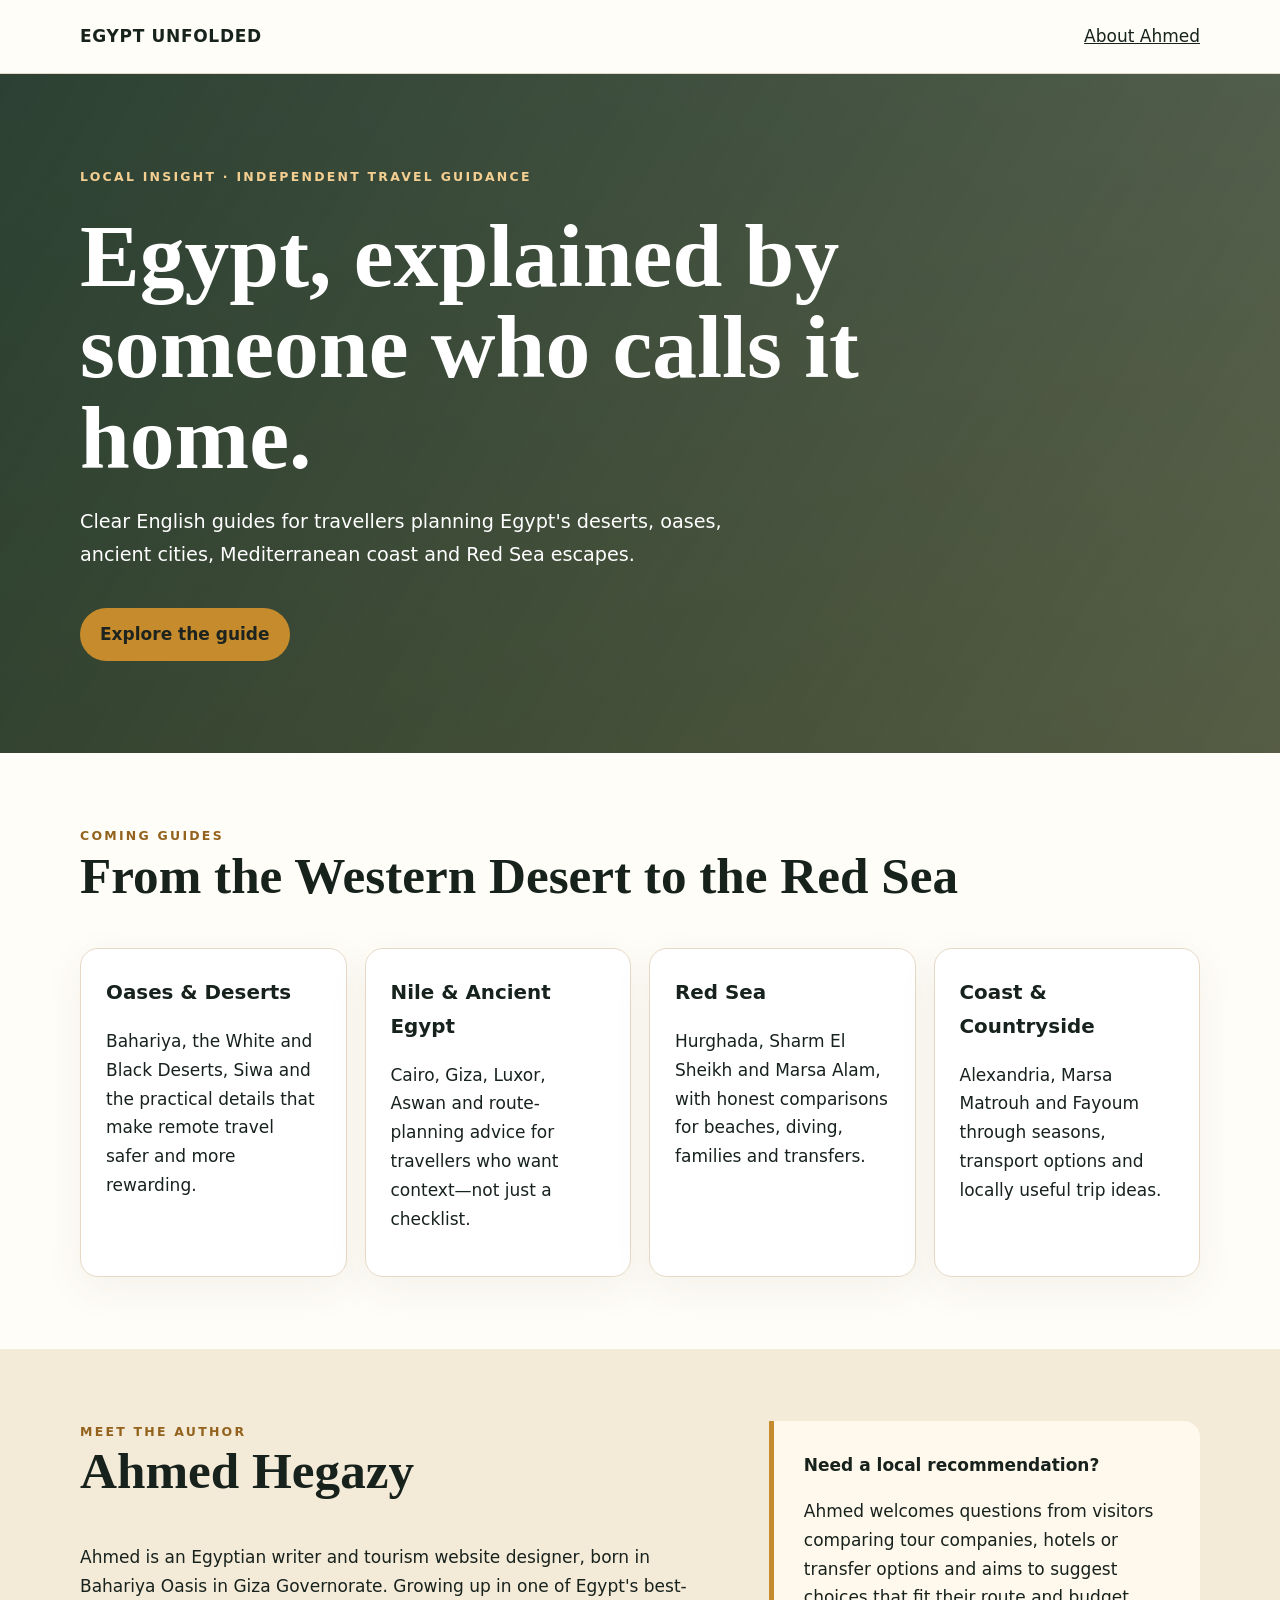
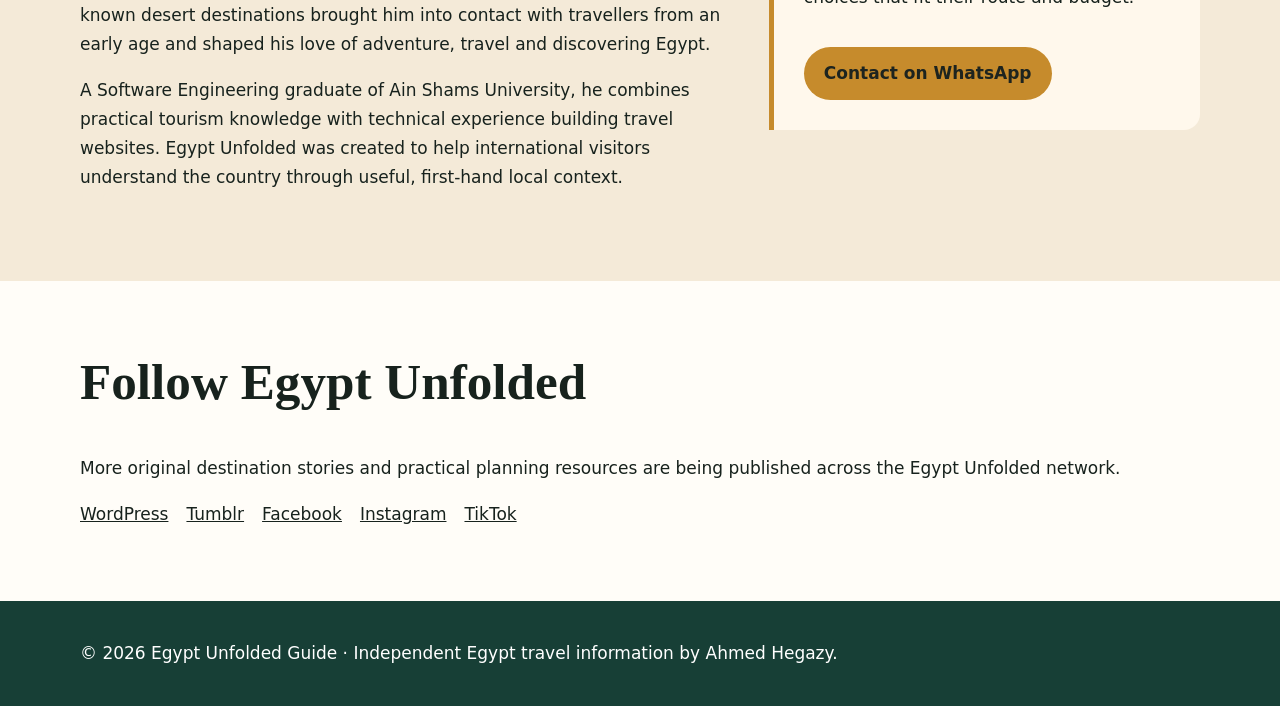
==== index.html @ 35e1127a "Create index.html for Egypt Unfolded Guide This HTML file serves as the main structure for the Egypt" ====
<!doctype html>
<html lang="en">
<head>
<meta charset="utf-8"><meta name="viewport" content="width=device-width,initial-scale=1">
<title>Egypt Unfolded Guide | Local Egypt Travel Insights by Ahmed Hegazy</title>
<meta name="description" content="Independent English travel guides to Egypt: deserts, oases, Nile cities, Red Sea resorts and practical local advice by Egyptian travel specialist Ahmed Hegazy.">
<meta name="robots" content="index,follow,max-image-preview:large">
<link rel="canonical" href="https://ahmed56471.github.io/egypt-unfolded-guide/">
<meta property="og:title" content="Egypt Unfolded Guide"><meta property="og:description" content="Practical local guides for discovering Egypt beyond the obvious."><meta property="og:type" content="website"><meta property="og:url" content="https://ahmed56471.github.io/egypt-unfolded-guide/">
<style>
:root{--ink:#17221d;--sand:#f4ead8;--gold:#c68b2c;--green:#173f36;--white:#fffdf8}
*{box-sizing:border-box}body{margin:0;font:17px/1.7 system-ui,-apple-system,Segoe UI,sans-serif;color:var(--ink);background:var(--white)}a{color:inherit}.wrap{width:min(1120px,90%);margin:auto}
header{padding:22px 0;border-bottom:1px solid #e5d9c5;background:#fffdf8}nav{display:flex;align-items:center;justify-content:space-between;gap:24px}.brand{font-weight:800;letter-spacing:.04em}
.hero{background:linear-gradient(120deg,#102e27dd,#102e27aa),linear-gradient(25deg,#d3a45a,#f2d4a4);color:white;padding:92px 0}.eyebrow{text-transform:uppercase;letter-spacing:.18em;color:#f4cf91;font-size:.78rem;font-weight:800}
h1{font-family:Georgia,serif;font-size:clamp(2.5rem,7vw,5.7rem);line-height:1.02;max-width:850px;margin:.25em 0}.lead{font-size:1.2rem;max-width:710px}.btn{display:inline-block;margin-top:18px;padding:12px 20px;border-radius:999px;background:var(--gold);color:#1d241f;text-decoration:none;font-weight:800}
section{padding:72px 0}h2{font:700 clamp(2rem,4vw,3.2rem)/1.15 Georgia,serif;margin-top:0}.grid{display:grid;grid-template-columns:repeat(auto-fit,minmax(230px,1fr));gap:18px}.card{padding:25px;border:1px solid #e5d9c5;border-radius:18px;background:white;box-shadow:0 12px 40px #4d3d2110}.card h3{margin:.1em 0 .45em}.sand{background:var(--sand)}.about{display:grid;grid-template-columns:1.2fr .8fr;gap:42px;align-items:start}.quote{padding:30px;border-left:5px solid var(--gold);background:#fff8ec;border-radius:0 16px 16px 0}footer{padding:38px 0;background:var(--green);color:white}.links{display:flex;gap:18px;flex-wrap:wrap}@media(max-width:720px){.about{grid-template-columns:1fr}.hero{padding:65px 0}}
</style>
<script type="application/ld+json">{"@context":"https://schema.org","@type":"Person","name":"Ahmed Hegazy","nationality":"Egyptian","birthPlace":{"@type":"Place","name":"Bahariya Oasis, Giza, Egypt"},"jobTitle":"Tourism Website Designer and Egypt Travel Writer","alumniOf":{"@type":"CollegeOrUniversity","name":"Ain Shams University"},"sameAs":["https://www.facebook.com/share/1bJPYMLKCc/","https://www.instagram.com/ahmed.hegazy.dev","https://www.tiktok.com/@eng.ahmed.hegazy"]}</script>
</head>
<body>
<header><nav class="wrap"><div class="brand">EGYPT UNFOLDED</div><a href="#about">About Ahmed</a></nav></header>
<main>
<section class="hero"><div class="wrap"><div class="eyebrow">Local insight · Independent travel guidance</div><h1>Egypt, explained by someone who calls it home.</h1><p class="lead">Clear English guides for travellers planning Egypt's deserts, oases, ancient cities, Mediterranean coast and Red Sea escapes.</p><a class="btn" href="#destinations">Explore the guide</a></div></section>
<section id="destinations" class="wrap"><div class="eyebrow" style="color:#93631d">Coming guides</div><h2>From the Western Desert to the Red Sea</h2><div class="grid">
<article class="card"><h3>Oases & Deserts</h3><p>Bahariya, the White and Black Deserts, Siwa and the practical details that make remote travel safer and more rewarding.</p></article>
<article class="card"><h3>Nile & Ancient Egypt</h3><p>Cairo, Giza, Luxor, Aswan and route-planning advice for travellers who want context—not just a checklist.</p></article>
<article class="card"><h3>Red Sea</h3><p>Hurghada, Sharm El Sheikh and Marsa Alam, with honest comparisons for beaches, diving, families and transfers.</p></article>
<article class="card"><h3>Coast & Countryside</h3><p>Alexandria, Marsa Matrouh and Fayoum through seasons, transport options and locally useful trip ideas.</p></article>
</div></section>
<section id="about" class="sand"><div class="wrap about"><div><div class="eyebrow" style="color:#93631d">Meet the author</div><h2>Ahmed Hegazy</h2><p>Ahmed is an Egyptian writer and tourism website designer, born in Bahariya Oasis in Giza Governorate. Growing up in one of Egypt's best-known desert destinations brought him into contact with travellers from an early age and shaped his love of adventure, travel and discovering Egypt.</p><p>A Software Engineering graduate of Ain Shams University, he combines practical tourism knowledge with technical experience building travel websites. Egypt Unfolded was created to help international visitors understand the country through useful, first-hand local context.</p></div>
<aside class="quote"><strong>Need a local recommendation?</strong><p>Ahmed welcomes questions from visitors comparing tour companies, hotels or transfer options and aims to suggest choices that fit their route and budget.</p><a class="btn" href="https://wa.me/message/ATZLIPTDZJZXJ1" rel="noopener">Contact on WhatsApp</a></aside></div></section>
<section class="wrap"><h2>Follow Egypt Unfolded</h2><p>More original destination stories and practical planning resources are being published across the Egypt Unfolded network.</p><div class="links"><a href="https://egyptunfoldedguide.wordpress.com/" rel="noopener">WordPress</a><a href="https://www.tumblr.com/egyptunfoldedguide" rel="noopener">Tumblr</a><a href="https://www.facebook.com/share/1bJPYMLKCc/" rel="noopener">Facebook</a><a href="https://www.instagram.com/ahmed.hegazy.dev" rel="noopener">Instagram</a><a href="https://www.tiktok.com/@eng.ahmed.hegazy" rel="noopener">TikTok</a></div></section>
</main>
<footer><div class="wrap">© 2026 Egypt Unfolded Guide · Independent Egypt travel information by Ahmed Hegazy.</div></footer>
</body></html>
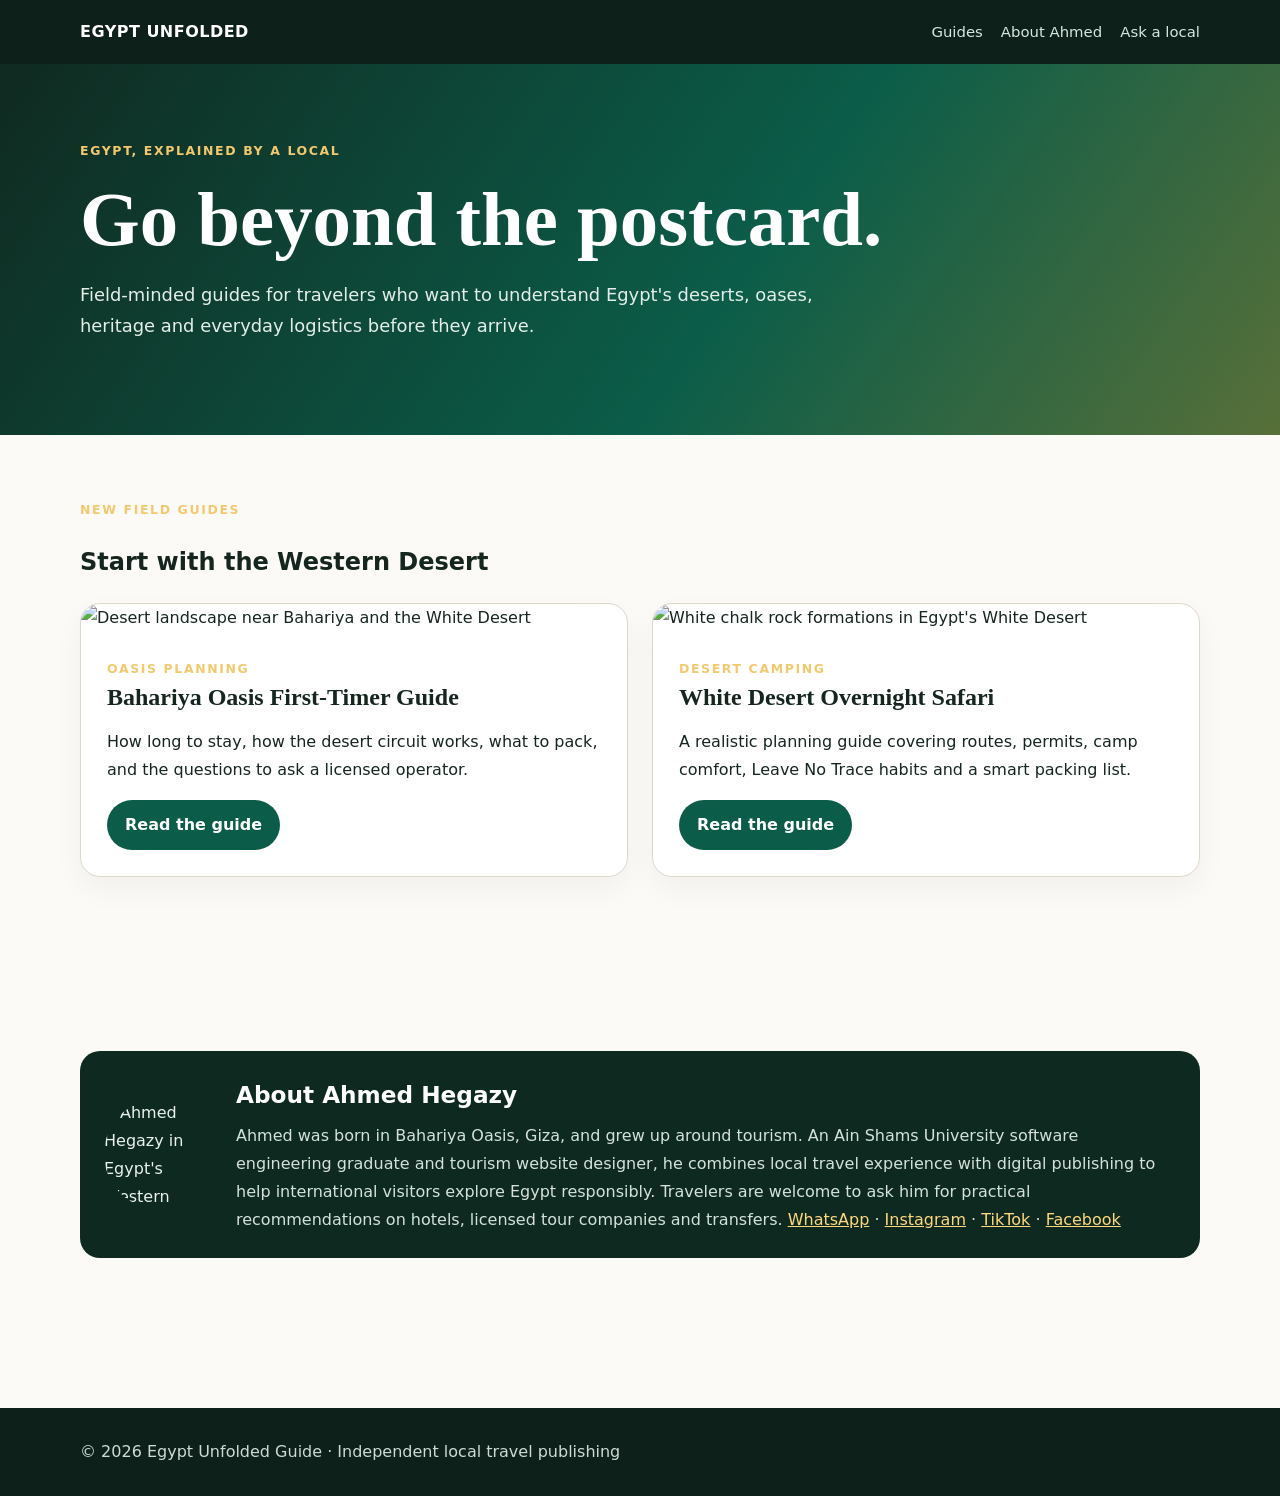
==== commit 02ed3dca: "Publish independent GitHub Pages travel guides" ====
--- a/index.html
+++ b/index.html
@@ -1,35 +1 @@
-<!doctype html>
-<html lang="en">
-<head>
-<meta charset="utf-8"><meta name="viewport" content="width=device-width,initial-scale=1">
-<title>Egypt Unfolded Guide | Local Egypt Travel Insights by Ahmed Hegazy</title>
-<meta name="description" content="Independent English travel guides to Egypt: deserts, oases, Nile cities, Red Sea resorts and practical local advice by Egyptian travel specialist Ahmed Hegazy.">
-<meta name="robots" content="index,follow,max-image-preview:large">
-<link rel="canonical" href="https://ahmed56471.github.io/egypt-unfolded-guide/">
-<meta property="og:title" content="Egypt Unfolded Guide"><meta property="og:description" content="Practical local guides for discovering Egypt beyond the obvious."><meta property="og:type" content="website"><meta property="og:url" content="https://ahmed56471.github.io/egypt-unfolded-guide/">
-<style>
-:root{--ink:#17221d;--sand:#f4ead8;--gold:#c68b2c;--green:#173f36;--white:#fffdf8}
-*{box-sizing:border-box}body{margin:0;font:17px/1.7 system-ui,-apple-system,Segoe UI,sans-serif;color:var(--ink);background:var(--white)}a{color:inherit}.wrap{width:min(1120px,90%);margin:auto}
-header{padding:22px 0;border-bottom:1px solid #e5d9c5;background:#fffdf8}nav{display:flex;align-items:center;justify-content:space-between;gap:24px}.brand{font-weight:800;letter-spacing:.04em}
-.hero{background:linear-gradient(120deg,#102e27dd,#102e27aa),linear-gradient(25deg,#d3a45a,#f2d4a4);color:white;padding:92px 0}.eyebrow{text-transform:uppercase;letter-spacing:.18em;color:#f4cf91;font-size:.78rem;font-weight:800}
-h1{font-family:Georgia,serif;font-size:clamp(2.5rem,7vw,5.7rem);line-height:1.02;max-width:850px;margin:.25em 0}.lead{font-size:1.2rem;max-width:710px}.btn{display:inline-block;margin-top:18px;padding:12px 20px;border-radius:999px;background:var(--gold);color:#1d241f;text-decoration:none;font-weight:800}
-section{padding:72px 0}h2{font:700 clamp(2rem,4vw,3.2rem)/1.15 Georgia,serif;margin-top:0}.grid{display:grid;grid-template-columns:repeat(auto-fit,minmax(230px,1fr));gap:18px}.card{padding:25px;border:1px solid #e5d9c5;border-radius:18px;background:white;box-shadow:0 12px 40px #4d3d2110}.card h3{margin:.1em 0 .45em}.sand{background:var(--sand)}.about{display:grid;grid-template-columns:1.2fr .8fr;gap:42px;align-items:start}.quote{padding:30px;border-left:5px solid var(--gold);background:#fff8ec;border-radius:0 16px 16px 0}footer{padding:38px 0;background:var(--green);color:white}.links{display:flex;gap:18px;flex-wrap:wrap}@media(max-width:720px){.about{grid-template-columns:1fr}.hero{padding:65px 0}}
-</style>
-<script type="application/ld+json">{"@context":"https://schema.org","@type":"Person","name":"Ahmed Hegazy","nationality":"Egyptian","birthPlace":{"@type":"Place","name":"Bahariya Oasis, Giza, Egypt"},"jobTitle":"Tourism Website Designer and Egypt Travel Writer","alumniOf":{"@type":"CollegeOrUniversity","name":"Ain Shams University"},"sameAs":["https://www.facebook.com/share/1bJPYMLKCc/","https://www.instagram.com/ahmed.hegazy.dev","https://www.tiktok.com/@eng.ahmed.hegazy"]}</script>
-</head>
-<body>
-<header><nav class="wrap"><div class="brand">EGYPT UNFOLDED</div><a href="#about">About Ahmed</a></nav></header>
-<main>
-<section class="hero"><div class="wrap"><div class="eyebrow">Local insight · Independent travel guidance</div><h1>Egypt, explained by someone who calls it home.</h1><p class="lead">Clear English guides for travellers planning Egypt's deserts, oases, ancient cities, Mediterranean coast and Red Sea escapes.</p><a class="btn" href="#destinations">Explore the guide</a></div></section>
-<section id="destinations" class="wrap"><div class="eyebrow" style="color:#93631d">Coming guides</div><h2>From the Western Desert to the Red Sea</h2><div class="grid">
-<article class="card"><h3>Oases & Deserts</h3><p>Bahariya, the White and Black Deserts, Siwa and the practical details that make remote travel safer and more rewarding.</p></article>
-<article class="card"><h3>Nile & Ancient Egypt</h3><p>Cairo, Giza, Luxor, Aswan and route-planning advice for travellers who want context—not just a checklist.</p></article>
-<article class="card"><h3>Red Sea</h3><p>Hurghada, Sharm El Sheikh and Marsa Alam, with honest comparisons for beaches, diving, families and transfers.</p></article>
-<article class="card"><h3>Coast & Countryside</h3><p>Alexandria, Marsa Matrouh and Fayoum through seasons, transport options and locally useful trip ideas.</p></article>
-</div></section>
-<section id="about" class="sand"><div class="wrap about"><div><div class="eyebrow" style="color:#93631d">Meet the author</div><h2>Ahmed Hegazy</h2><p>Ahmed is an Egyptian writer and tourism website designer, born in Bahariya Oasis in Giza Governorate. Growing up in one of Egypt's best-known desert destinations brought him into contact with travellers from an early age and shaped his love of adventure, travel and discovering Egypt.</p><p>A Software Engineering graduate of Ain Shams University, he combines practical tourism knowledge with technical experience building travel websites. Egypt Unfolded was created to help international visitors understand the country through useful, first-hand local context.</p></div>
-<aside class="quote"><strong>Need a local recommendation?</strong><p>Ahmed welcomes questions from visitors comparing tour companies, hotels or transfer options and aims to suggest choices that fit their route and budget.</p><a class="btn" href="https://wa.me/message/ATZLIPTDZJZXJ1" rel="noopener">Contact on WhatsApp</a></aside></div></section>
-<section class="wrap"><h2>Follow Egypt Unfolded</h2><p>More original destination stories and practical planning resources are being published across the Egypt Unfolded network.</p><div class="links"><a href="https://egyptunfoldedguide.wordpress.com/" rel="noopener">WordPress</a><a href="https://www.tumblr.com/egyptunfoldedguide" rel="noopener">Tumblr</a><a href="https://www.facebook.com/share/1bJPYMLKCc/" rel="noopener">Facebook</a><a href="https://www.instagram.com/ahmed.hegazy.dev" rel="noopener">Instagram</a><a href="https://www.tiktok.com/@eng.ahmed.hegazy" rel="noopener">TikTok</a></div></section>
-</main>
-<footer><div class="wrap">© 2026 Egypt Unfolded Guide · Independent Egypt travel information by Ahmed Hegazy.</div></footer>
-</body></html>
+<!doctype html><html lang="en"><head><meta charset="utf-8"><meta name="viewport" content="width=device-width,initial-scale=1"><title>Egypt Unfolded Guide | Local Egypt Travel Advice</title><meta name="description" content="Independent Egypt travel guides by Ahmed Hegazy, a Bahariya-born Egyptian travel specialist and tourism website designer."><link rel="canonical" href="https://ahmed56471.github.io/egypt-unfolded-guide/"><link rel="stylesheet" href="theme.css"><meta property="og:title" content="Egypt Unfolded Guide"><meta property="og:description" content="Practical, locally informed Egypt travel guides."><meta property="og:type" content="website"><meta property="og:url" content="https://ahmed56471.github.io/egypt-unfolded-guide/"><script type="application/ld+json">{"@context":"https://schema.org","@type":"WebSite","name":"Egypt Unfolded Guide","url":"https://ahmed56471.github.io/egypt-unfolded-guide/","author":{"@type":"Person","name":"Ahmed Hegazy"}}</script></head><body><header class="top"><div class="wrap"><a class="brand" href="./">EGYPT UNFOLDED</a><nav><a href="#guides">Guides</a><a href="#about">About Ahmed</a><a href="https://wa.me/message/ATZLIPTDZJZXJ1">Ask a local</a></nav></div></header><main><section class="hero"><div class="wrap"><div class="eyebrow">Egypt, explained by a local</div><h1>Go beyond the postcard.</h1><p>Field-minded guides for travelers who want to understand Egypt's deserts, oases, heritage and everyday logistics before they arrive.</p></div></section><section class="section" id="guides"><div class="wrap"><div class="eyebrow">New field guides</div><h2>Start with the Western Desert</h2><div class="grid"><article class="card"><img src="https://commons.wikimedia.org/wiki/Special:FilePath/Oasis%20white%20desert.jpg?width=1200" alt="Desert landscape near Bahariya and the White Desert" loading="lazy"><div class="pad"><div class="eyebrow">Oasis planning</div><h2>Bahariya Oasis First-Timer Guide</h2><p>How long to stay, how the desert circuit works, what to pack, and the questions to ask a licensed operator.</p><a class="button" href="guides/bahariya-oasis-first-timer/">Read the guide</a></div></article><article class="card"><img src="https://commons.wikimedia.org/wiki/Special:FilePath/White%20desert.jpg?width=1200" alt="White chalk rock formations in Egypt's White Desert" loading="lazy"><div class="pad"><div class="eyebrow">Desert camping</div><h2>White Desert Overnight Safari</h2><p>A realistic planning guide covering routes, permits, camp comfort, Leave No Trace habits and a smart packing list.</p><a class="button" href="guides/white-desert-overnight-safari/">Read the guide</a></div></article></div></div></section><section class="section" id="about"><div class="wrap"><div class="author"><img src="assets/ahmed-hegazy.jpeg" alt="Ahmed Hegazy in Egypt's Western Desert"><div><h2>About Ahmed Hegazy</h2><p>Ahmed was born in Bahariya Oasis, Giza, and grew up around tourism. An Ain Shams University software engineering graduate and tourism website designer, he combines local travel experience with digital publishing to help international visitors explore Egypt responsibly. Travelers are welcome to ask him for practical recommendations on hotels, licensed tour companies and transfers. <a href="https://wa.me/message/ATZLIPTDZJZXJ1">WhatsApp</a> · <a href="https://www.instagram.com/ahmed.hegazy.dev">Instagram</a> · <a href="https://www.tiktok.com/@eng.ahmed.hegazy">TikTok</a> · <a href="https://www.facebook.com/share/1bJPYMLKCc/">Facebook</a></p></div></div></div></section></main><footer class="footer"><div class="wrap">© 2026 Egypt Unfolded Guide · Independent local travel publishing</div></footer></body></html>
--- a/theme.css
+++ b/theme.css
@@ -0,0 +1 @@
+:root{--ink:#15261f;--muted:#65726c;--sand:#f5efe3;--card:#fff;--green:#0b5d49;--gold:#d89b2b;--line:#ded8ca}*{box-sizing:border-box}html{scroll-behavior:smooth}body{margin:0;color:var(--ink);font-family:Inter,ui-sans-serif,system-ui,-apple-system,"Segoe UI",sans-serif;background:#fbfaf7;line-height:1.75}a{color:var(--green)}.wrap{width:min(1120px,92%);margin:auto}.top{background:#0d201a;color:#fff}.top .wrap{display:flex;justify-content:space-between;align-items:center;gap:24px;padding:18px 0}.brand{color:#fff;text-decoration:none;font-weight:850;letter-spacing:.03em}.top nav{display:flex;gap:18px;flex-wrap:wrap}.top nav a{color:#d9e7e1;text-decoration:none;font-size:.93rem}.hero{padding:76px 0;background:linear-gradient(125deg,#102a21 0%,#0b5d49 58%,#c58a22 160%);color:#fff}.eyebrow{text-transform:uppercase;letter-spacing:.13em;font-weight:800;font-size:.78rem;color:#f4c96e}.hero h1{font-family:Georgia,serif;font-size:clamp(2.35rem,6vw,5rem);line-height:1.02;max-width:920px;margin:.25em 0}.hero p{max-width:760px;color:#e4eee9;font-size:1.12rem}.grid{display:grid;grid-template-columns:repeat(auto-fit,minmax(285px,1fr));gap:24px}.section{padding:64px 0}.card{background:var(--card);border:1px solid var(--line);border-radius:20px;overflow:hidden;box-shadow:0 12px 30px #0d201a0b}.card img{width:100%;height:240px;object-fit:cover}.card .pad{padding:26px}.card h2{font-family:Georgia,serif;line-height:1.15;margin:.2em 0}.button{display:inline-block;background:var(--green);color:#fff;text-decoration:none;border-radius:999px;padding:11px 18px;font-weight:750}.article{width:min(820px,92%);margin:auto;padding:52px 0}.article h1{font-family:Georgia,serif;font-size:clamp(2.25rem,5vw,4.1rem);line-height:1.07;margin:.2em 0}.article h2{font-family:Georgia,serif;font-size:1.9rem;line-height:1.2;margin-top:1.65em}.article h3{margin-top:1.4em}.dek{font-size:1.22rem;color:#405049}.meta{font-size:.92rem;color:var(--muted);margin:18px 0 28px}.heroimg{width:100%;max-height:520px;object-fit:cover;border-radius:22px}.credit{font-size:.78rem;color:var(--muted);margin-top:6px}.quick{background:var(--sand);border-left:5px solid var(--gold);padding:20px 24px;border-radius:12px;margin:28px 0}.quick ul{margin:.4em 0}.toc{background:#fff;border:1px solid var(--line);padding:22px 26px;border-radius:16px;margin:28px 0}.toc strong{display:block;margin-bottom:8px}.toc a{text-decoration:none}.faq details{background:#fff;border:1px solid var(--line);border-radius:14px;padding:16px 18px;margin:12px 0}.faq summary{font-weight:800;cursor:pointer}.author{display:grid;grid-template-columns:110px 1fr;gap:22px;align-items:center;background:#0e2a20;color:#e9f2ed;border-radius:20px;padding:24px;margin:46px 0}.author img{width:110px;height:110px;border-radius:50%;object-fit:cover}.author h2{color:#fff;margin:0 0 6px;font-size:1.45rem}.author p{margin:0;color:#d4e2db}.author a{color:#ffd77e}.sources{font-size:.92rem;color:#48564f}.note{font-size:.9rem;color:var(--muted);border-top:1px solid var(--line);padding-top:18px}.footer{background:#0d201a;color:#cddbd4;padding:30px 0;margin-top:40px}.footer a{color:#fff}@media(max-width:620px){.top .wrap{align-items:flex-start;flex-direction:column}.hero{padding:52px 0}.author{grid-template-columns:1fr}.article{padding-top:36px}}
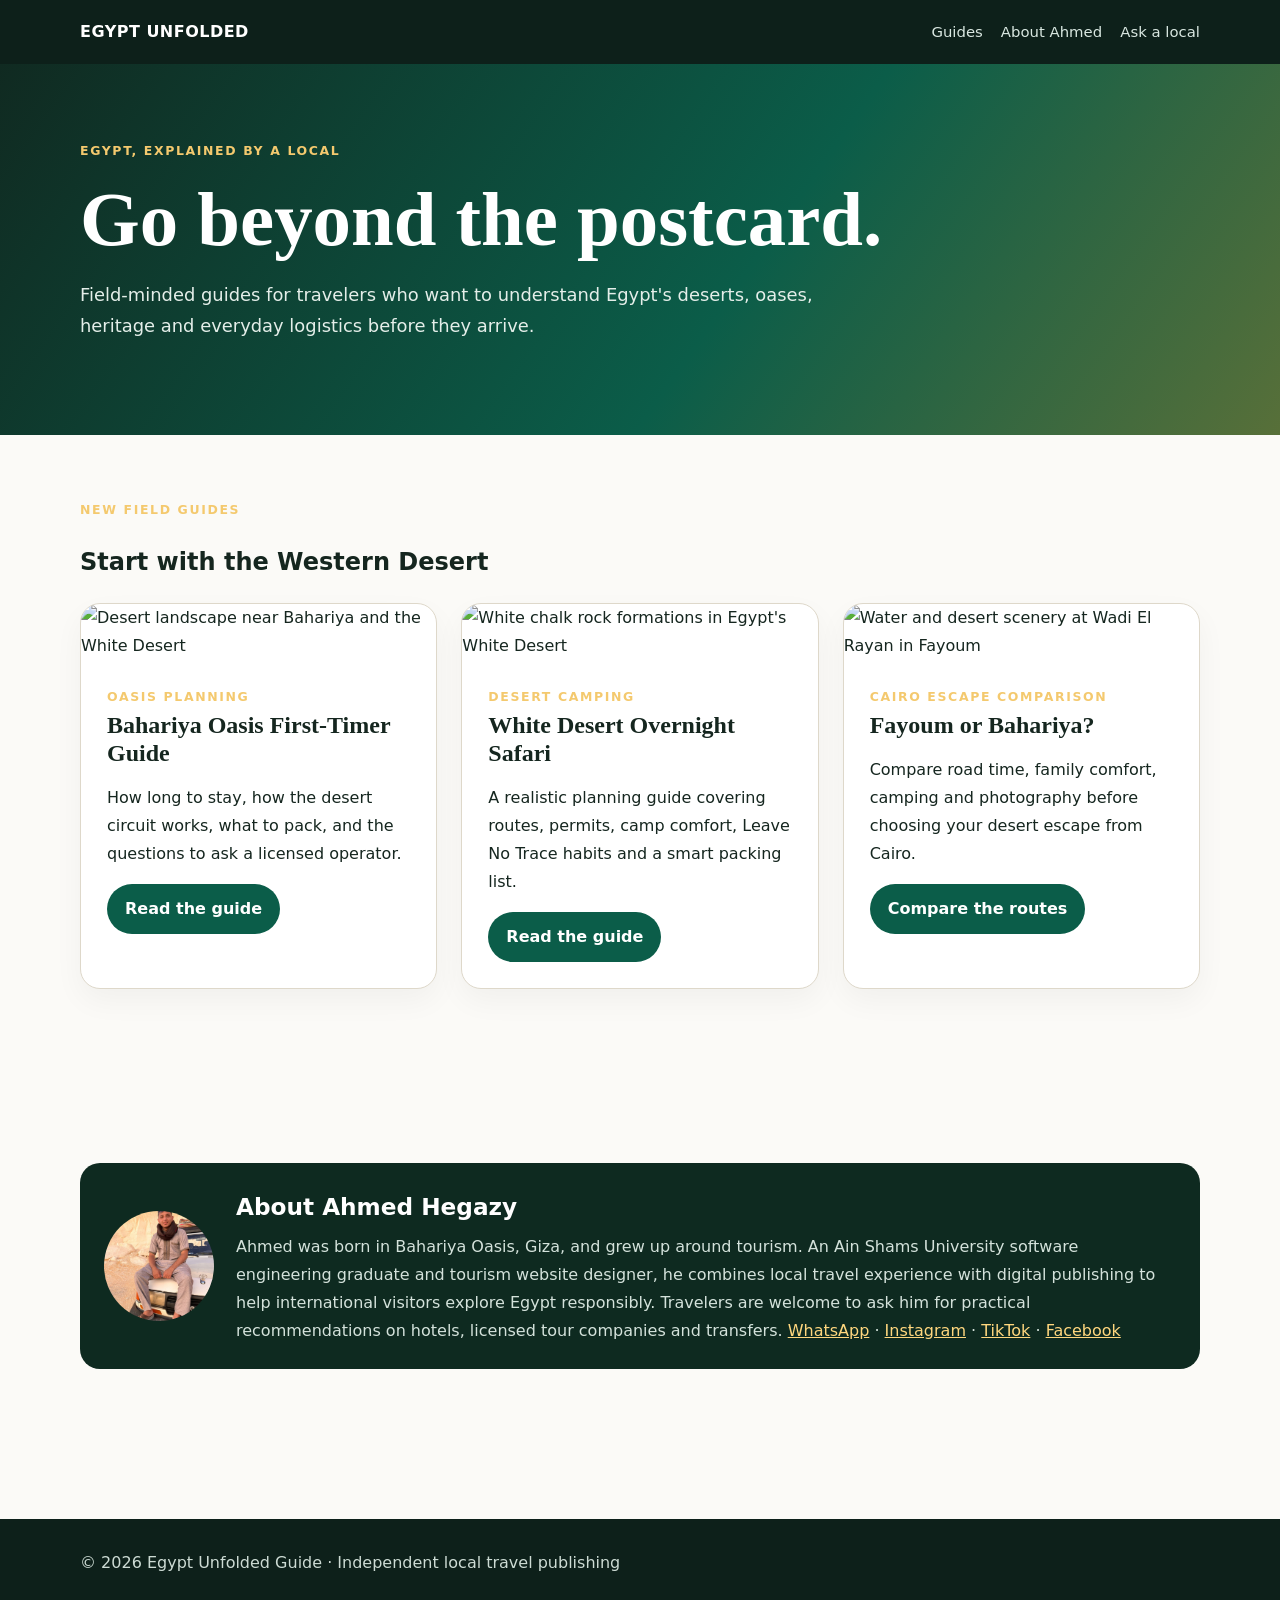
==== commit b772f787: "Fix HTML encoding issues in index.html" ====
--- a/index.html
+++ b/index.html
@@ -1 +1 @@
-<!doctype html><html lang="en"><head><meta charset="utf-8"><meta name="viewport" content="width=device-width,initial-scale=1"><title>Egypt Unfolded Guide | Local Egypt Travel Advice</title><meta name="description" content="Independent Egypt travel guides by Ahmed Hegazy, a Bahariya-born Egyptian travel specialist and tourism website designer."><link rel="canonical" href="https://ahmed56471.github.io/egypt-unfolded-guide/"><link rel="stylesheet" href="theme.css"><meta property="og:title" content="Egypt Unfolded Guide"><meta property="og:description" content="Practical, locally informed Egypt travel guides."><meta property="og:type" content="website"><meta property="og:url" content="https://ahmed56471.github.io/egypt-unfolded-guide/"><script type="application/ld+json">{"@context":"https://schema.org","@type":"WebSite","name":"Egypt Unfolded Guide","url":"https://ahmed56471.github.io/egypt-unfolded-guide/","author":{"@type":"Person","name":"Ahmed Hegazy"}}</script></head><body><header class="top"><div class="wrap"><a class="brand" href="./">EGYPT UNFOLDED</a><nav><a href="#guides">Guides</a><a href="#about">About Ahmed</a><a href="https://wa.me/message/ATZLIPTDZJZXJ1">Ask a local</a></nav></div></header><main><section class="hero"><div class="wrap"><div class="eyebrow">Egypt, explained by a local</div><h1>Go beyond the postcard.</h1><p>Field-minded guides for travelers who want to understand Egypt's deserts, oases, heritage and everyday logistics before they arrive.</p></div></section><section class="section" id="guides"><div class="wrap"><div class="eyebrow">New field guides</div><h2>Start with the Western Desert</h2><div class="grid"><article class="card"><img src="https://commons.wikimedia.org/wiki/Special:FilePath/Oasis%20white%20desert.jpg?width=1200" alt="Desert landscape near Bahariya and the White Desert" loading="lazy"><div class="pad"><div class="eyebrow">Oasis planning</div><h2>Bahariya Oasis First-Timer Guide</h2><p>How long to stay, how the desert circuit works, what to pack, and the questions to ask a licensed operator.</p><a class="button" href="guides/bahariya-oasis-first-timer/">Read the guide</a></div></article><article class="card"><img src="https://commons.wikimedia.org/wiki/Special:FilePath/White%20desert.jpg?width=1200" alt="White chalk rock formations in Egypt's White Desert" loading="lazy"><div class="pad"><div class="eyebrow">Desert camping</div><h2>White Desert Overnight Safari</h2><p>A realistic planning guide covering routes, permits, camp comfort, Leave No Trace habits and a smart packing list.</p><a class="button" href="guides/white-desert-overnight-safari/">Read the guide</a></div></article></div></div></section><section class="section" id="about"><div class="wrap"><div class="author"><img src="assets/ahmed-hegazy.jpeg" alt="Ahmed Hegazy in Egypt's Western Desert"><div><h2>About Ahmed Hegazy</h2><p>Ahmed was born in Bahariya Oasis, Giza, and grew up around tourism. An Ain Shams University software engineering graduate and tourism website designer, he combines local travel experience with digital publishing to help international visitors explore Egypt responsibly. Travelers are welcome to ask him for practical recommendations on hotels, licensed tour companies and transfers. <a href="https://wa.me/message/ATZLIPTDZJZXJ1">WhatsApp</a> · <a href="https://www.instagram.com/ahmed.hegazy.dev">Instagram</a> · <a href="https://www.tiktok.com/@eng.ahmed.hegazy">TikTok</a> · <a href="https://www.facebook.com/share/1bJPYMLKCc/">Facebook</a></p></div></div></div></section></main><footer class="footer"><div class="wrap">© 2026 Egypt Unfolded Guide · Independent local travel publishing</div></footer></body></html>
+<!doctype html><html lang="en"><head><meta charset="utf-8"><meta name="viewport" content="width=device-width,initial-scale=1"><title>Egypt Unfolded Guide | Local Egypt Travel Advice</title><meta name="description" content="Independent Egypt travel guides by Ahmed Hegazy, a Bahariya-born Egyptian travel specialist and tourism website designer."><link rel="canonical" href="https://ahmed56471.github.io/egypt-unfolded-guide/"><link rel="stylesheet" href="theme.css"><meta property="og:title" content="Egypt Unfolded Guide"><meta property="og:description" content="Practical, locally informed Egypt travel guides."><meta property="og:type" content="website"><meta property="og:url" content="https://ahmed56471.github.io/egypt-unfolded-guide/"><script type="application/ld+json">{"@context":"https://schema.org","@type":"WebSite","name":"Egypt Unfolded Guide","url":"https://ahmed56471.github.io/egypt-unfolded-guide/","author":{"@type":"Person","name":"Ahmed Hegazy"}}</script></head><body><header class="top"><div class="wrap"><a class="brand" href="./">EGYPT UNFOLDED</a><nav><a href="#guides">Guides</a><a href="#about">About Ahmed</a><a href="https://wa.me/message/ATZLIPTDZJZXJ1">Ask a local</a></nav></div></header><main><section class="hero"><div class="wrap"><div class="eyebrow">Egypt, explained by a local</div><h1>Go beyond the postcard.</h1><p>Field-minded guides for travelers who want to understand Egypt's deserts, oases, heritage and everyday logistics before they arrive.</p></div></section><section class="section" id="guides"><div class="wrap"><div class="eyebrow">New field guides</div><h2>Start with the Western Desert</h2><div class="grid"><article class="card"><img src="https://commons.wikimedia.org/wiki/Special:FilePath/Oasis%20white%20desert.jpg?width=1200" alt="Desert landscape near Bahariya and the White Desert" loading="lazy"><div class="pad"><div class="eyebrow">Oasis planning</div><h2>Bahariya Oasis First-Timer Guide</h2><p>How long to stay, how the desert circuit works, what to pack, and the questions to ask a licensed operator.</p><a class="button" href="guides/bahariya-oasis-first-timer/">Read the guide</a></div></article><article class="card"><img src="https://commons.wikimedia.org/wiki/Special:FilePath/White%20desert.jpg?width=1200" alt="White chalk rock formations in Egypt's White Desert" loading="lazy"><div class="pad"><div class="eyebrow">Desert camping</div><h2>White Desert Overnight Safari</h2><p>A realistic planning guide covering routes, permits, camp comfort, Leave No Trace habits and a smart packing list.</p><a class="button" href="guides/white-desert-overnight-safari/">Read the guide</a></div></article><article class="card"><img src="https://commons.wikimedia.org/wiki/Special:FilePath/Waddy%20elrayan.jpg?width=1200" alt="Water and desert scenery at Wadi El Rayan in Fayoum" loading="lazy"><div class="pad"><div class="eyebrow">Cairo escape comparison</div><h2>Fayoum or Bahariya?</h2><p>Compare road time, family comfort, camping and photography before choosing your desert escape from Cairo.</p><a class="button" href="guides/fayoum-or-bahariya-from-cairo/">Compare the routes</a></div></article></div></div></section><section class="section" id="about"><div class="wrap"><div class="author"><img src="assets/ahmed-hegazy.jpeg" alt="Ahmed Hegazy in Egypt's Western Desert"><div><h2>About Ahmed Hegazy</h2><p>Ahmed was born in Bahariya Oasis, Giza, and grew up around tourism. An Ain Shams University software engineering graduate and tourism website designer, he combines local travel experience with digital publishing to help international visitors explore Egypt responsibly. Travelers are welcome to ask him for practical recommendations on hotels, licensed tour companies and transfers. <a href="https://wa.me/message/ATZLIPTDZJZXJ1">WhatsApp</a> · <a href="https://www.instagram.com/ahmed.hegazy.dev">Instagram</a> · <a href="https://www.tiktok.com/@eng.ahmed.hegazy">TikTok</a> · <a href="https://www.facebook.com/share/1bJPYMLKCc/">Facebook</a></p></div></div></div></section></main><footer class="footer"><div class="wrap">© 2026 Egypt Unfolded Guide · Independent local travel publishing</div></footer></body></html>
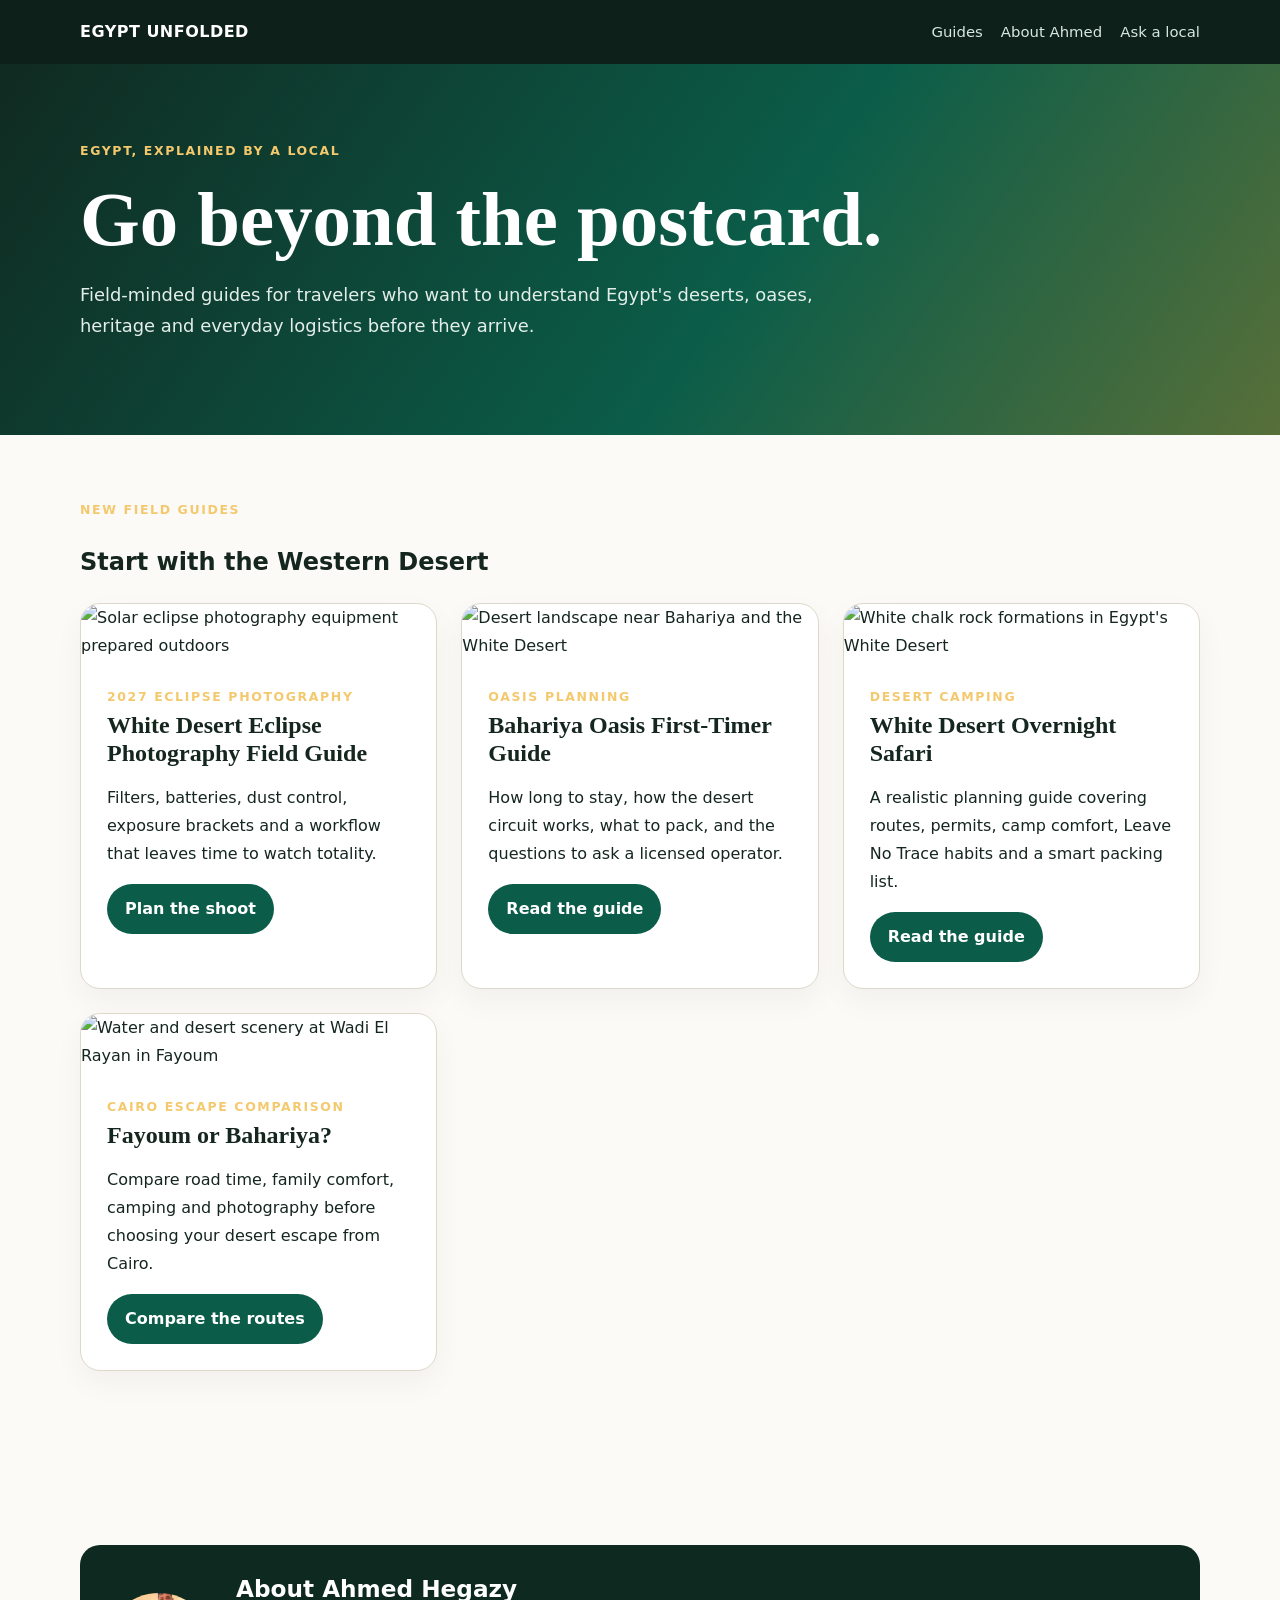
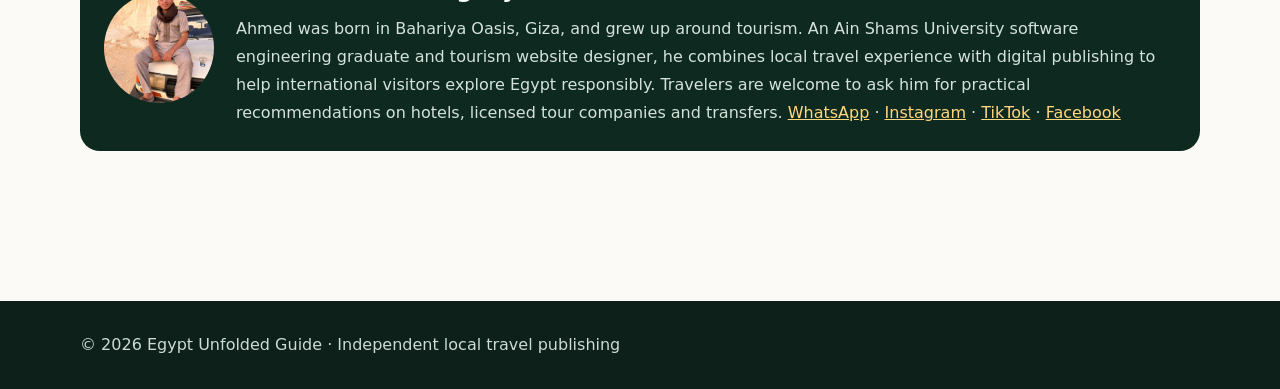
==== commit 15673bfb: "Feature eclipse photography guide on homepage Updated content in the index.html file to include new " ====
--- a/index.html
+++ b/index.html
@@ -1 +1 @@
-<!doctype html><html lang="en"><head><meta charset="utf-8"><meta name="viewport" content="width=device-width,initial-scale=1"><title>Egypt Unfolded Guide | Local Egypt Travel Advice</title><meta name="description" content="Independent Egypt travel guides by Ahmed Hegazy, a Bahariya-born Egyptian travel specialist and tourism website designer."><link rel="canonical" href="https://ahmed56471.github.io/egypt-unfolded-guide/"><link rel="stylesheet" href="theme.css"><meta property="og:title" content="Egypt Unfolded Guide"><meta property="og:description" content="Practical, locally informed Egypt travel guides."><meta property="og:type" content="website"><meta property="og:url" content="https://ahmed56471.github.io/egypt-unfolded-guide/"><script type="application/ld+json">{"@context":"https://schema.org","@type":"WebSite","name":"Egypt Unfolded Guide","url":"https://ahmed56471.github.io/egypt-unfolded-guide/","author":{"@type":"Person","name":"Ahmed Hegazy"}}</script></head><body><header class="top"><div class="wrap"><a class="brand" href="./">EGYPT UNFOLDED</a><nav><a href="#guides">Guides</a><a href="#about">About Ahmed</a><a href="https://wa.me/message/ATZLIPTDZJZXJ1">Ask a local</a></nav></div></header><main><section class="hero"><div class="wrap"><div class="eyebrow">Egypt, explained by a local</div><h1>Go beyond the postcard.</h1><p>Field-minded guides for travelers who want to understand Egypt's deserts, oases, heritage and everyday logistics before they arrive.</p></div></section><section class="section" id="guides"><div class="wrap"><div class="eyebrow">New field guides</div><h2>Start with the Western Desert</h2><div class="grid"><article class="card"><img src="https://commons.wikimedia.org/wiki/Special:FilePath/Oasis%20white%20desert.jpg?width=1200" alt="Desert landscape near Bahariya and the White Desert" loading="lazy"><div class="pad"><div class="eyebrow">Oasis planning</div><h2>Bahariya Oasis First-Timer Guide</h2><p>How long to stay, how the desert circuit works, what to pack, and the questions to ask a licensed operator.</p><a class="button" href="guides/bahariya-oasis-first-timer/">Read the guide</a></div></article><article class="card"><img src="https://commons.wikimedia.org/wiki/Special:FilePath/White%20desert.jpg?width=1200" alt="White chalk rock formations in Egypt's White Desert" loading="lazy"><div class="pad"><div class="eyebrow">Desert camping</div><h2>White Desert Overnight Safari</h2><p>A realistic planning guide covering routes, permits, camp comfort, Leave No Trace habits and a smart packing list.</p><a class="button" href="guides/white-desert-overnight-safari/">Read the guide</a></div></article><article class="card"><img src="https://commons.wikimedia.org/wiki/Special:FilePath/Waddy%20elrayan.jpg?width=1200" alt="Water and desert scenery at Wadi El Rayan in Fayoum" loading="lazy"><div class="pad"><div class="eyebrow">Cairo escape comparison</div><h2>Fayoum or Bahariya?</h2><p>Compare road time, family comfort, camping and photography before choosing your desert escape from Cairo.</p><a class="button" href="guides/fayoum-or-bahariya-from-cairo/">Compare the routes</a></div></article></div></div></section><section class="section" id="about"><div class="wrap"><div class="author"><img src="assets/ahmed-hegazy.jpeg" alt="Ahmed Hegazy in Egypt's Western Desert"><div><h2>About Ahmed Hegazy</h2><p>Ahmed was born in Bahariya Oasis, Giza, and grew up around tourism. An Ain Shams University software engineering graduate and tourism website designer, he combines local travel experience with digital publishing to help international visitors explore Egypt responsibly. Travelers are welcome to ask him for practical recommendations on hotels, licensed tour companies and transfers. <a href="https://wa.me/message/ATZLIPTDZJZXJ1">WhatsApp</a> · <a href="https://www.instagram.com/ahmed.hegazy.dev">Instagram</a> · <a href="https://www.tiktok.com/@eng.ahmed.hegazy">TikTok</a> · <a href="https://www.facebook.com/share/1bJPYMLKCc/">Facebook</a></p></div></div></div></section></main><footer class="footer"><div class="wrap">© 2026 Egypt Unfolded Guide · Independent local travel publishing</div></footer></body></html>
+<!doctype html><html lang="en"><head><meta charset="utf-8"><meta name="viewport" content="width=device-width,initial-scale=1"><title>Egypt Unfolded Guide | Local Egypt Travel Advice</title><meta name="description" content="Independent Egypt travel guides by Ahmed Hegazy, a Bahariya-born Egyptian travel specialist and tourism website designer."><link rel="canonical" href="https://ahmed56471.github.io/egypt-unfolded-guide/"><link rel="stylesheet" href="theme.css"><meta property="og:title" content="Egypt Unfolded Guide"><meta property="og:description" content="Practical, locally informed Egypt travel guides."><meta property="og:type" content="website"><meta property="og:url" content="https://ahmed56471.github.io/egypt-unfolded-guide/"><script type="application/ld+json">{"@context":"https://schema.org","@type":"WebSite","name":"Egypt Unfolded Guide","url":"https://ahmed56471.github.io/egypt-unfolded-guide/","author":{"@type":"Person","name":"Ahmed Hegazy"}}</script></head><body><header class="top"><div class="wrap"><a class="brand" href="./">EGYPT UNFOLDED</a><nav><a href="#guides">Guides</a><a href="#about">About Ahmed</a><a href="https://wa.me/message/ATZLIPTDZJZXJ1">Ask a local</a></nav></div></header><main><section class="hero"><div class="wrap"><div class="eyebrow">Egypt, explained by a local</div><h1>Go beyond the postcard.</h1><p>Field-minded guides for travelers who want to understand Egypt's deserts, oases, heritage and everyday logistics before they arrive.</p></div></section><section class="section" id="guides"><div class="wrap"><div class="eyebrow">New field guides</div><h2>Start with the Western Desert</h2><div class="grid"><article class="card"><img src="https://upload.wikimedia.org/wikipedia/commons/4/4e/2024-04-08-Eclipse-photography_03.jpg" alt="Solar eclipse photography equipment prepared outdoors" loading="lazy"><div class="pad"><div class="eyebrow">2027 eclipse photography</div><h2>White Desert Eclipse Photography Field Guide</h2><p>Filters, batteries, dust control, exposure brackets and a workflow that leaves time to watch totality.</p><a class="button" href="guides/solar-eclipse-photography-white-desert/">Plan the shoot</a></div></article><article class="card"><img src="https://commons.wikimedia.org/wiki/Special:FilePath/Oasis%20white%20desert.jpg?width=1200" alt="Desert landscape near Bahariya and the White Desert" loading="lazy"><div class="pad"><div class="eyebrow">Oasis planning</div><h2>Bahariya Oasis First-Timer Guide</h2><p>How long to stay, how the desert circuit works, what to pack, and the questions to ask a licensed operator.</p><a class="button" href="guides/bahariya-oasis-first-timer/">Read the guide</a></div></article><article class="card"><img src="https://commons.wikimedia.org/wiki/Special:FilePath/White%20desert.jpg?width=1200" alt="White chalk rock formations in Egypt's White Desert" loading="lazy"><div class="pad"><div class="eyebrow">Desert camping</div><h2>White Desert Overnight Safari</h2><p>A realistic planning guide covering routes, permits, camp comfort, Leave No Trace habits and a smart packing list.</p><a class="button" href="guides/white-desert-overnight-safari/">Read the guide</a></div></article><article class="card"><img src="https://commons.wikimedia.org/wiki/Special:FilePath/Waddy%20elrayan.jpg?width=1200" alt="Water and desert scenery at Wadi El Rayan in Fayoum" loading="lazy"><div class="pad"><div class="eyebrow">Cairo escape comparison</div><h2>Fayoum or Bahariya?</h2><p>Compare road time, family comfort, camping and photography before choosing your desert escape from Cairo.</p><a class="button" href="guides/fayoum-or-bahariya-from-cairo/">Compare the routes</a></div></article></div></div></section><section class="section" id="about"><div class="wrap"><div class="author"><img src="assets/ahmed-hegazy.jpeg" alt="Ahmed Hegazy in Egypt's Western Desert"><div><h2>About Ahmed Hegazy</h2><p>Ahmed was born in Bahariya Oasis, Giza, and grew up around tourism. An Ain Shams University software engineering graduate and tourism website designer, he combines local travel experience with digital publishing to help international visitors explore Egypt responsibly. Travelers are welcome to ask him for practical recommendations on hotels, licensed tour companies and transfers. <a href="https://wa.me/message/ATZLIPTDZJZXJ1">WhatsApp</a> · <a href="https://www.instagram.com/ahmed.hegazy.dev">Instagram</a> · <a href="https://www.tiktok.com/@eng.ahmed.hegazy">TikTok</a> · <a href="https://www.facebook.com/share/1bJPYMLKCc/">Facebook</a></p></div></div></div></section></main><footer class="footer"><div class="wrap">© 2026 Egypt Unfolded Guide · Independent local travel publishing</div></footer></body></html>
